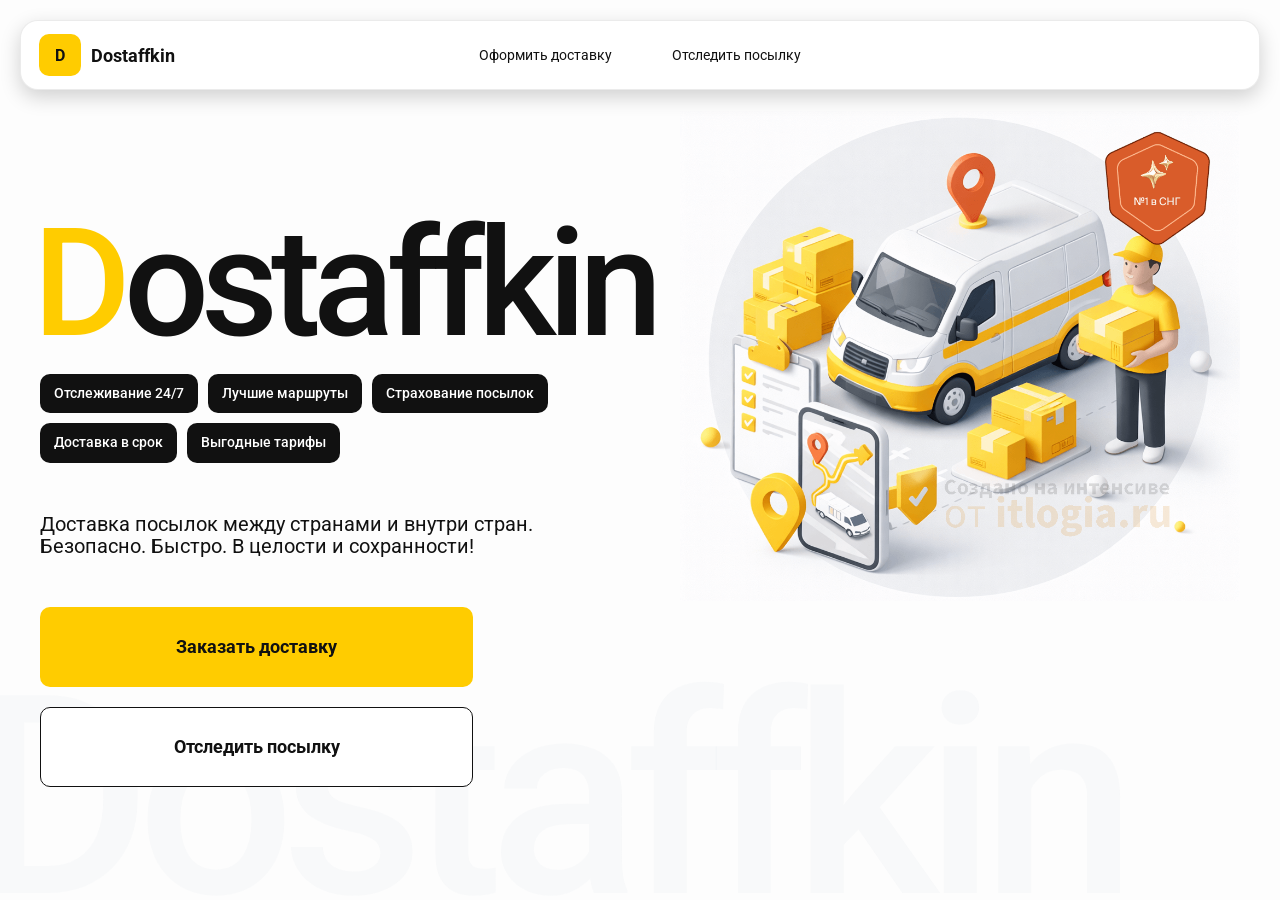
==== index.html @ eb285947 "Add files via upload" ====
<!doctype html>
<html lang="ru">

<head>
    <meta charset="utf-8" />
    <meta name="viewport" content="width=device-width,initial-scale=1,maximum-scale=1,user-scalable=0" />
    <title>Dostaffkin — Доставка посылок между странами и внутри стран. Безопасно. Быстро. В целости и сохранности!
    </title>
    <link rel="stylesheet" href="styles/base.css" />
    <link rel="stylesheet" href="styles/base_adaptive.css" />
    <link rel="stylesheet" href="styles/index.css" />
    <link rel="stylesheet" href="styles/index_adaptive.css" />
</head>

<body>
    <div class="container">
        <header class="header">
            <a class="header-brand" href="#">
                <div class="header-logo">D</div>
                <div class="header-title">Dostaffkin</div>
            </a>
            <nav class="header-menu">
                <a class="header-link" href="./order.html">Оформить <span>доставку</span></a>
                <a class="header-link" href="./track.html">Отследить <span>посылку</span></a>
            </nav>
        </header>
        <main class="main">
            <section class="main-info">
                <div class="main-title">
                    <span>D</span>ostaffkin
                </div>
                <div class="main-features">
                    <div class="main-feature">Отслеживание 24/7</div>
                    <div class="main-feature">Лучшие маршруты</div>
                    <div class="main-feature">Страхование посылок</div>
                    <div class="main-feature">Доставка в срок</div>
                    <div class="main-feature">Выгодные тарифы</div>
                </div>
                <div class="main-description">
                    Доставка посылок между странами и внутри стран.
                    Безопасно. Быстро. В целости и сохранности!
                </div>
                <div class="main-actions">
                    <a class="button" type="button" href="./order.html">Заказать доставку</a>
                    <a class="button button-white" type="button" href="./track.html">Отследить посылку</a>
                </div>
                <div class="main-title-ghost">Dostaffkin</div>
            </section>
            <section class="main-image">
                <img src="images/main-image.png" alt="Main image" />
            </section>
        </main>
    </div>
</body>

</html>
---- styles/base.css ----
*,
*::before,
*::after {
    box-sizing: border-box;
}

@font-face {
    font-family: "Roboto";
    src: url("../fonts/Roboto-Regular.ttf");
    font-weight: normal;
}

@font-face {
    font-family: "Roboto";
    src: url("../fonts/Roboto-Bold.ttf");
    font-weight: bold;
}

@font-face {
    font-family: "Roboto";
    src: url("../fonts/Roboto-Medium.ttf");
    font-weight: 500;
}

html,
body {
    margin: 0;
    color: #111111;
    font-family: "Roboto", sans-serif;
}

body {
    background: #FDFDFD;
}

.header {
    border-radius: 18px;
    box-shadow: 0 7px 20px 0 #0000002E;
    backdrop-filter: blur(10px);
    background: #ffffff;
    left: 20px;
    border: 1px solid rgba(0, 0, 0, 0.08);
    position: fixed;
    right: 20px;
    top: 20px;
    padding: 14px 18px;
    height: 70px;
    display: flex;
    align-items: center;
    z-index: 6;
}

.header-brand {
    display: flex;
    align-items: center;
    text-decoration: none;
    gap: 10px;
}

.header-logo {
    width: 42px;
    height: 42px;
    border-radius: 10px;
    background: #FFCC00;
    display: grid;
    place-items: center;
    font-weight: bold;
    color: #111;
}

.header-title {
    font-size: 18px;
    font-weight: bold;
    color: #111111;
    text-decoration: none;
}

.header-menu {
    display: flex;
    align-items: center;
    gap: 60px;
    margin: 0;
    position: absolute;
    left: 50%;
    transform: translateX(-50%);
}

.header-link {
    font-size: 14px;
    color: #111111;
    text-decoration: none;
}

.button {
    border: 0;
    outline: none;
    height: 44px;
    border-radius: 10px;
    font-size: 14px;
    font-weight: bold;
    cursor: pointer;
    font-family: inherit;
    transition: transform .08s ease, opacity .12s ease;
    background: #ffcc00;
    color: #111111;
    text-align: center;
    text-decoration: none;
}

.button:hover {
    background-color: #E5BC19;
}

.button:disabled {
    cursor: not-allowed;
    background-color: #FADE6E;
    color: #787878;
    transform: none;
}

.button.button-white {
    background: #ffffff;
    border: 1px solid #111111;
}

.button.button-white:hover {
    background: rgb(241 241 241);
}
.main-field {
    display: flex;
    align-items: center;
    margin-top: 6px;
    gap: 10px;
    border: 1px solid #1111111A;
    background: #FAFAFA;
    border-radius: 10px;
    padding: 10px 12px;
    position: relative;
    box-sizing: border-box;
    height: 50px;
}

.main-field.textarea {
    height: auto;
}

.main-pin {
    width: 28px;
    height: 28px;
    border-radius: 10px;
    background: rgba(17, 17, 17, 0.08);
    display: grid;
    place-items: center;
    flex: 0 0 auto;
    position: relative;
}

.main-pin::before {
    content: "";
    width: 8px;
    height: 8px;
    border-radius: 999px;
    background: orange;
    opacity: .75;
    display: block;
}

.main-field:last-child .main-pin::before {
    background: green;
    opacity: .85;
}

input, textarea {
    width: 100%;
    border: 0;
    outline: none;
    background: transparent;
    font-size: 14px;
    color: #111111;
    font-family: inherit;
}

textarea {
    resize: vertical;
    min-height: 72px;
    padding: 2px 0;
}

input::placeholder, textarea::placeholder {
    color: #7C7C7C;
}

.main-field:focus-within {
    border-color: rgba(0, 0, 0, 0.20);
    box-shadow: 0 0 0 4px rgba(255, 204, 0, 0.35);
    background: rgba(255, 255, 255, 0.75);
}
---- styles/base_adaptive.css ----
@media (max-width: 767px) {
    .header {
        left: 10px;
        right: 10px;
        top: 10px;
    }

    .header-link span {
        display: none;
    }

    .header-menu {
        gap: 20px;
        justify-content: flex-start;
        margin: 0 0 0 30px;
        position: static;
        transform: none;
    }
}

@media (max-width: 420px) {
    .header-title {
        display: none;
    }
}

@media (max-width: 374px) {
    .header-menu {
        gap: 10px;
        margin: 0 0 0 10px;
    }
}
---- styles/index.css ----
.container {
    overflow: hidden;
    min-height: 100vh;
}

.main {
    padding: 111px 40px 40px;
    position: relative;
    display: flex;
}

.main-info {
    max-width: 840px;
    width: 100%;
    position: relative;
}

.main-title {
    margin-top: 98px;
    font-weight: 500;
    font-size: 200px;
    line-height: 1;
    letter-spacing: -0.05em;
    color: #111111;
    left: -15px;
    position: relative;
}

.main-title span {
    color: #ffcc00;
}

.main-features {
    margin-top: 15px;
    display: flex;
    flex-wrap: wrap;
    gap: 10px;
}

.main-feature {
    background: #111111;
    color: #ffffff;
    padding: 12px 14px;
    font-weight: 500;
    font-size: 14px;
    line-height: 1.1;
    border-radius: 10px;
}

.main-description {
    margin-top: 50px;
    max-width: 500px;
    font-size: 20px;
    line-height: 1.1;
    color: #111111;
}

.main-actions {
    margin-top: 50px;
    display: flex;
    flex-direction: column;
    gap: 20px;
}

.main-actions .button {
    height: 80px;
    width: 433px;
    font-size: 18px;
    font-weight: bold;
    place-items: center;
    display: grid;
}

.main-title-ghost {
    position: absolute;
    z-index: -1;
    left: -70px;
    bottom: -150px;
    font-weight: 500;
    font-size: 278px;
    line-height: 1;
    letter-spacing: -0.05em;
    color: #ECEDF04D;
}

.main-image {
    width: 1024px;
    top: 100px;
    z-index: -2;
}

.main-image img {
    width: 100%;
    max-width: 1024px;
    height: auto;
    display: block;
}
---- styles/index_adaptive.css ----
@media (max-width: 1760px) {
    .main-title {
        font-size: 150px;
        left: -7px;
    }

    .main-info {
        max-width: 640px;
    }
}

@media (max-width: 1200px) {
    .main-info {
        max-width: 540px;
    }

    .main {
        padding: 111px 20px 20px;
    }

    .main-title {
        font-size: 120px;
        left: -4px;
    }

    .main-title-ghost {
        font-size: 220px;
    }
}

@media (max-width: 1024px) {
    .main-title {
        margin-top: 30px;
    }

    .main {
        flex-direction: column-reverse;
    }

    .main-image {
        max-width: 350px;
        position: absolute;
        left: 370px;
        top: 370px;
    }

    .main-info {
        max-width: 100%;
    }

    .main-actions {
        gap: 10px;
    }

    .main-actions .button {
        height: 50px;
        font-size: 14px;
        width: auto;
        max-width: 300px;
    }

    .main-description {
        max-width: 350px;
    }
}

@media (max-width: 570px) {
    .main-title {
        font-size: 88px;
    }

    .main-description {
        max-width: 100%
    }

    .main-actions {
        width: 100%;
    }

    .main-actions .button {
        width: 100%;
        max-width: 100%
    }

    .main-image {
        max-width: 650px;
        position: absolute;
        left: 170px;
        top: 70px;
        opacity: 0.2;
    }
}

@media (max-width: 400px) {
    .main-title {
        font-size: 70px;
    }
}
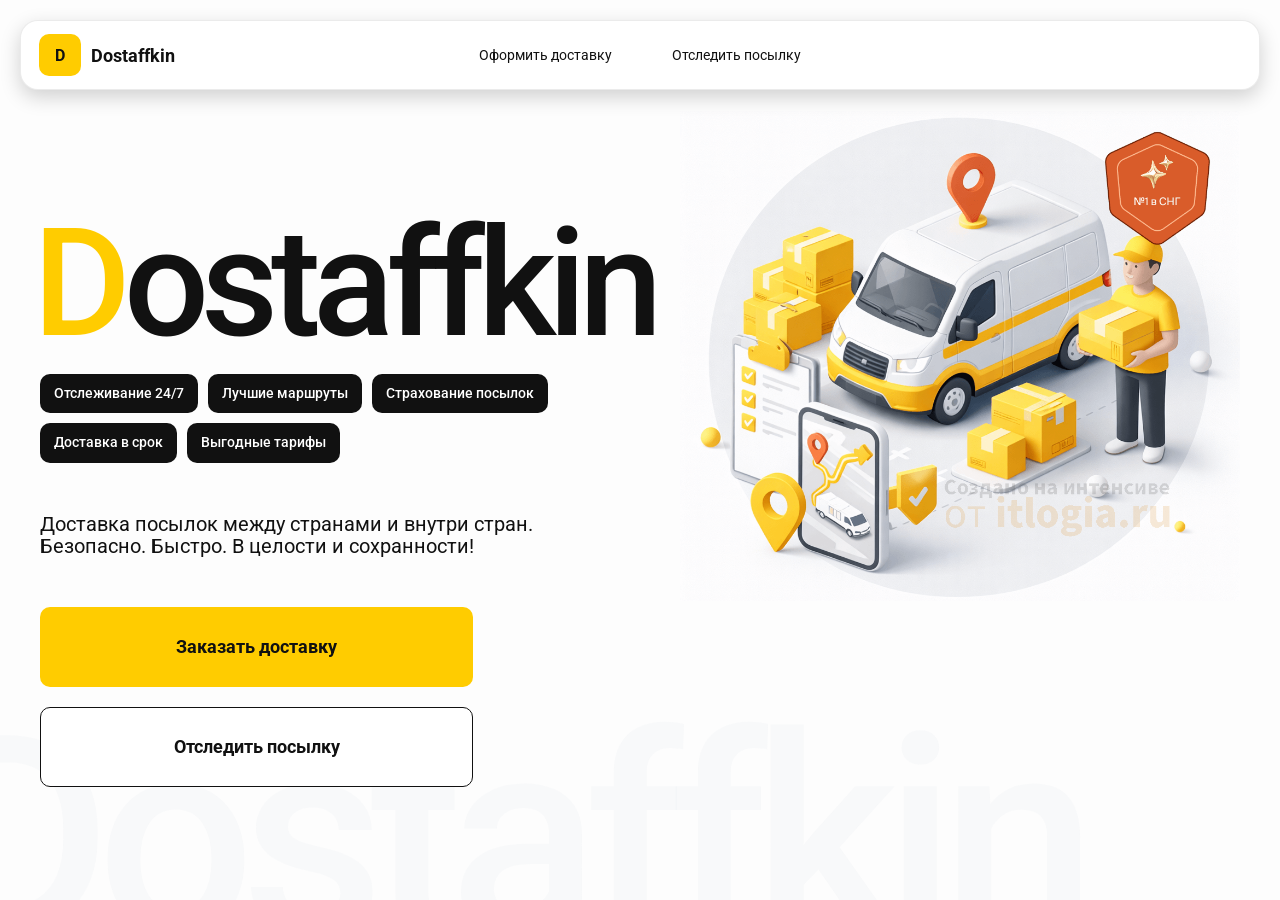
==== commit 439fa845: "Update index.html Edit "main-title-ghost"" ====
--- a/index.html
+++ b/index.html
@@ -44,8 +44,8 @@
                     <a class="button" type="button" href="./order.html">Заказать доставку</a>
                     <a class="button button-white" type="button" href="./track.html">Отследить посылку</a>
                 </div>
-                <div class="main-title-ghost">Dostaffkin</div>
             </section>
+            <div class="main-title-ghost">Dostaffkin</div>
             <section class="main-image">
                 <img src="images/main-image.png" alt="Main image" />
             </section>
@@ -53,4 +53,4 @@
     </div>
 </body>
 
-</html>+</html>
